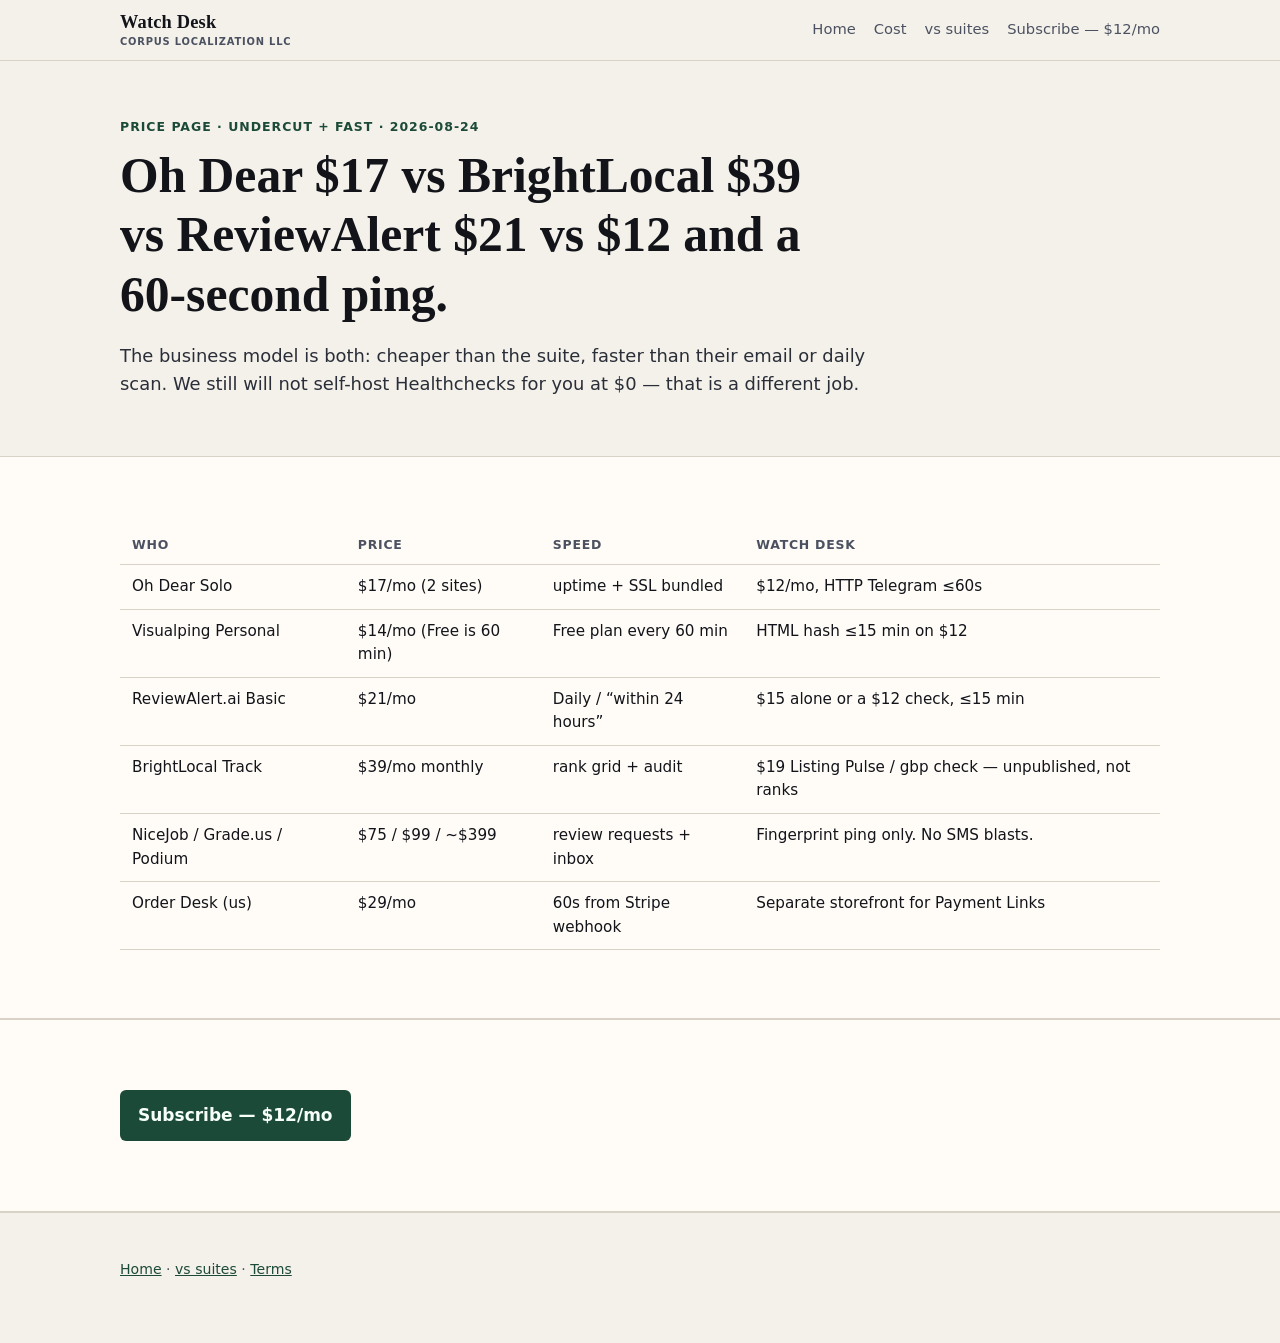
==== cost.html @ eca60247 "Watch Desk marketing site (GitHub Pages)" ====
<!DOCTYPE html>
<html lang="en">
<head>
  <meta charset="utf-8">
  <meta name="viewport" content="width=device-width, initial-scale=1">
  <title>Oh Dear $17 vs BrightLocal $39 vs ReviewAlert $21 vs Watch Desk $12 | Watch Desk</title>
  <meta name="description" content="Named 2026 prices. We undercut the suite and beat daily/email SLAs. We do not race Healthchecks.io’s $0 hobby plan or Podium’s $399 inbox.">
  <link rel="canonical" href="https://nshempstead1.github.io/watch-desk/cost.html">
  <meta name="robots" content="index,follow">
  <link rel="stylesheet" href="styles.css">
</head>
<body>
  <header class="top">
    <div class="wrap bar">
      <a class="brand" href="./">Watch Desk <span class="brand-line">Corpus Localization LLC</span></a>
      <nav>
        <a href="./">Home</a>
        <a href="cost.html">Cost</a>
        <a href="vs.html">vs suites</a>
        <a href="./#buy">Subscribe — $12/mo</a>
      </nav>
    </div>
  </header>
  <main>
    <section class="hero article">
      <div class="wrap">
        <p class="eyebrow">Price page · undercut + fast · 2026-08-24</p>
        <h1>Oh Dear $17 vs BrightLocal $39 vs ReviewAlert $21 vs $12 and a 60-second ping.</h1>
        <p class="lede">The business model is both: cheaper than the suite, faster than their email or daily scan. We still will not self-host Healthchecks for you at $0 — that is a different job.</p>
      </div>
    </section>
    <section class="alt">
      <div class="wrap article">
        <div class="table-wrap">
          <table>
            <thead><tr><th>Who</th><th>Price</th><th>Speed</th><th>Watch Desk</th></tr></thead>
            <tbody>
              <tr><td>Oh Dear Solo</td><td>$17/mo (2 sites)</td><td>uptime + SSL bundled</td><td class="us">$12/mo, HTTP Telegram ≤60s</td></tr>
              <tr><td>Visualping Personal</td><td>$14/mo (Free is 60 min)</td><td>Free plan every 60 min</td><td>HTML hash ≤15 min on $12</td></tr>
              <tr><td>ReviewAlert.ai Basic</td><td>$21/mo</td><td>Daily / “within 24 hours”</td><td>$15 alone or a $12 check, ≤15 min</td></tr>
              <tr><td>BrightLocal Track</td><td>$39/mo monthly</td><td>rank grid + audit</td><td>$19 Listing Pulse / gbp check — unpublished, not ranks</td></tr>
              <tr><td>NiceJob / Grade.us / Podium</td><td>$75 / $99 / ~$399</td><td>review requests + inbox</td><td>Fingerprint ping only. No SMS blasts.</td></tr>
              <tr><td>Order Desk (us)</td><td>$29/mo</td><td>60s from Stripe webhook</td><td>Separate storefront for Payment Links</td></tr>
            </tbody>
          </table>
        </div>
      </div>
    </section>
    <section class="alt" id="buy">
      <div class="wrap buy">
        <p class="cta-row"><a class="btn" href="./#buy">Subscribe — $12/mo</a></p>
      </div>
    </section>
  </main>
  <footer>
    <div class="wrap">
      <p><a href="./">Home</a> · <a href="vs.html">vs suites</a> · <a href="terms.html">Terms</a></p>
    </div>
  </footer>
</body>
</html>
---- styles.css ----
:root {
  --ink: #12141a;
  --muted: #4b5160;
  --bg: #f4f1ea;
  --paper: #fffcf7;
  --line: #d9d3c7;
  --accent: #1c4a38;
  --accent-2: #16392c;
  --us: #e8f0eb;
  --no: #6b2c2c;
  --font: "Iowan Old Style", "Palatino Linotype", Palatino, Georgia, serif;
  --sans: "Avenir Next", "Segoe UI", system-ui, sans-serif;
}
* { box-sizing: border-box; }
html { scroll-behavior: smooth; }
body {
  margin: 0;
  color: var(--ink);
  background: var(--bg);
  font-family: var(--sans);
  font-size: 17px;
  line-height: 1.55;
}
.wrap { width: min(1040px, calc(100% - 32px)); margin: 0 auto; }
.top {
  position: sticky; top: 0; z-index: 5;
  background: rgba(244,241,234,.92);
  backdrop-filter: blur(8px);
  border-bottom: 1px solid var(--line);
}
.bar { display: flex; align-items: center; justify-content: space-between; gap: 16px; padding: 12px 0; }
.brand {
  display: flex;
  flex-direction: column;
  font-family: var(--font);
  font-weight: 700;
  font-size: 1.15rem;
  color: var(--ink);
  text-decoration: none;
  letter-spacing: .01em;
  line-height: 1.15;
}
.brand-line {
  font-family: var(--sans);
  font-size: .62rem;
  font-weight: 650;
  letter-spacing: .08em;
  text-transform: uppercase;
  color: var(--muted);
  margin-top: 3px;
}
nav { display: flex; gap: 18px; align-items: center; flex-wrap: wrap; }
nav a { color: var(--muted); text-decoration: none; font-size: .92rem; }
nav a:hover { color: var(--ink); }
.nav-cta { color: var(--accent) !important; font-weight: 650; }
.hero { padding: 56px 0 40px; }
h1, h2 { font-family: var(--font); line-height: 1.2; margin: 0 0 16px; }
h1 { font-size: clamp(2rem, 4.2vw, 3.1rem); max-width: 18ch; }
h2 { font-size: 1.65rem; }
.eyebrow { text-transform: uppercase; letter-spacing: .08em; font-size: .78rem; color: var(--accent); font-weight: 700; margin: 0 0 10px; }
.lede { font-size: 1.12rem; max-width: 62ch; color: #2a2e38; }
.price-line { font-size: 1.05rem; }
.price { font-family: var(--font); font-size: 2rem; font-weight: 700; }
.cta-row { display: flex; gap: 12px; flex-wrap: wrap; margin: 22px 0; }
.btn {
  display: inline-block;
  background: var(--accent);
  color: #f7fff9;
  text-decoration: none;
  padding: 12px 18px;
  border-radius: 6px;
  font-weight: 650;
}
.btn:hover { background: var(--accent-2); }
.btn.ghost { background: transparent; color: var(--ink); border: 1px solid var(--ink); }
button.btn { border: 0; cursor: pointer; font: inherit; }
.fine { color: var(--muted); font-size: .88rem; }
section { padding: 48px 0; }
section.alt { background: var(--paper); border-block: 1px solid var(--line); }
.split { display: grid; grid-template-columns: 1fr 1fr; gap: 36px; }
ul.checks, ul.no { padding-left: 1.1rem; }
ul.checks li { margin: 0 0 10px; }
ul.no li { margin: 0 0 10px; }
.table-wrap { overflow-x: auto; margin: 20px 0; }
table { width: 100%; border-collapse: collapse; font-size: .95rem; }
th, td { text-align: left; padding: 10px 12px; border-bottom: 1px solid var(--line); vertical-align: top; }
th { font-size: .78rem; text-transform: uppercase; letter-spacing: .06em; color: var(--muted); }
tr.us { background: var(--us); font-weight: 600; }
ol.steps { padding-left: 1.2rem; }
ol.steps li { margin: 0 0 14px; max-width: 70ch; }
details { border-bottom: 1px solid var(--line); padding: 12px 0; }
summary { cursor: pointer; font-weight: 650; }
details p { margin: 8px 0 0; max-width: 70ch; }
.buy { text-align: left; }
.article h1 { max-width: 28ch; }
.article p, .article li { max-width: 70ch; }
.article h3 { font-family: var(--font); font-size: 1.2rem; margin: 28px 0 8px; }
footer { padding: 32px 0 48px; color: var(--muted); font-size: .88rem; border-top: 1px solid var(--line); }
footer a { color: var(--accent); }
label { display: block; font-weight: 650; margin: 16px 0 6px; }
input, textarea, select {
  width: 100%; max-width: 40rem; padding: 10px 12px;
  border: 1px solid var(--line); border-radius: 6px;
  font: inherit; background: var(--paper); color: var(--ink);
}
.flash { padding: 12px 14px; background: var(--us); border: 1px solid var(--line); border-radius: 6px; }
code, .mono { font-family: ui-monospace, SFMono-Regular, Menlo, monospace; font-size: .9em; word-break: break-all; }
@media (max-width: 800px) {
  .split { grid-template-columns: 1fr; }
  nav .nav-cta { display: none; }
  h1 { max-width: none; }
}
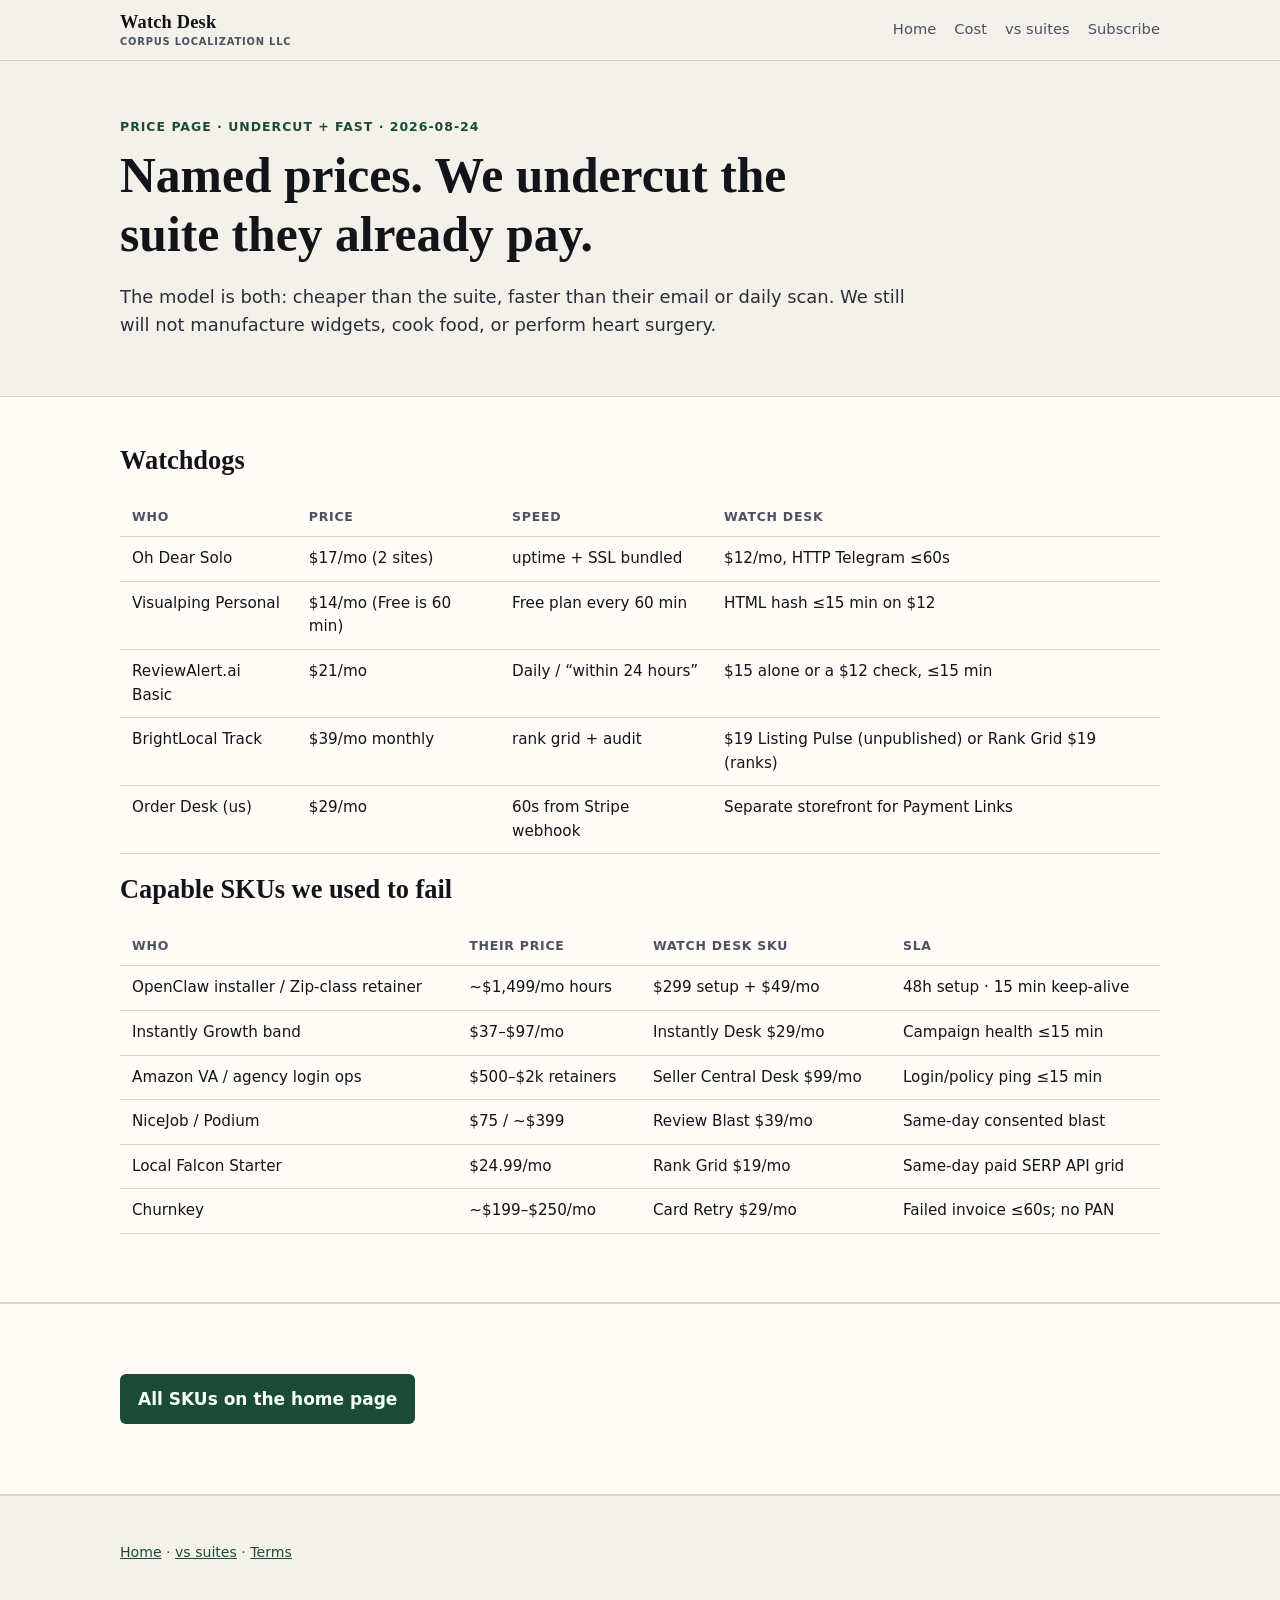
==== commit 5871fdfa: "List OpenClaw, Instantly, Seller Central, Review Blast, Rank Grid, Card Retry as SKUs" ====
--- a/cost.html
+++ b/cost.html
@@ -3,8 +3,8 @@
 <head>
   <meta charset="utf-8">
   <meta name="viewport" content="width=device-width, initial-scale=1">
-  <title>Oh Dear $17 vs BrightLocal $39 vs ReviewAlert $21 vs Watch Desk $12 | Watch Desk</title>
-  <meta name="description" content="Named 2026 prices. We undercut the suite and beat daily/email SLAs. We do not race Healthchecks.io’s $0 hobby plan or Podium’s $399 inbox.">
+  <title>Oh Dear $17 vs Instantly $37 vs Local Falcon $24.99 vs Watch Desk | Watch Desk</title>
+  <meta name="description" content="Named 2026 prices. Watch Desk $12 undercuts Oh Dear $17. Instantly Desk $29 undercuts Instantly $37. Rank Grid $19 undercuts Local Falcon $24.99. Review Blast $39 undercuts NiceJob $75.">
   <link rel="canonical" href="https://nshempstead1.github.io/watch-desk/cost.html">
   <meta name="robots" content="index,follow">
   <link rel="stylesheet" href="styles.css">
@@ -17,7 +17,7 @@
         <a href="./">Home</a>
         <a href="cost.html">Cost</a>
         <a href="vs.html">vs suites</a>
-        <a href="./#buy">Subscribe — $12/mo</a>
+        <a href="./#buy">Subscribe</a>
       </nav>
     </div>
   </header>
@@ -25,12 +25,13 @@
     <section class="hero article">
       <div class="wrap">
         <p class="eyebrow">Price page · undercut + fast · 2026-08-24</p>
-        <h1>Oh Dear $17 vs BrightLocal $39 vs ReviewAlert $21 vs $12 and a 60-second ping.</h1>
-        <p class="lede">The business model is both: cheaper than the suite, faster than their email or daily scan. We still will not self-host Healthchecks for you at $0 — that is a different job.</p>
+        <h1>Named prices. We undercut the suite they already pay.</h1>
+        <p class="lede">The model is both: cheaper than the suite, faster than their email or daily scan. We still will not manufacture widgets, cook food, or perform heart surgery.</p>
       </div>
     </section>
     <section class="alt">
       <div class="wrap article">
+        <h2>Watchdogs</h2>
         <div class="table-wrap">
           <table>
             <thead><tr><th>Who</th><th>Price</th><th>Speed</th><th>Watch Desk</th></tr></thead>
@@ -38,9 +39,22 @@
               <tr><td>Oh Dear Solo</td><td>$17/mo (2 sites)</td><td>uptime + SSL bundled</td><td class="us">$12/mo, HTTP Telegram ≤60s</td></tr>
               <tr><td>Visualping Personal</td><td>$14/mo (Free is 60 min)</td><td>Free plan every 60 min</td><td>HTML hash ≤15 min on $12</td></tr>
               <tr><td>ReviewAlert.ai Basic</td><td>$21/mo</td><td>Daily / “within 24 hours”</td><td>$15 alone or a $12 check, ≤15 min</td></tr>
-              <tr><td>BrightLocal Track</td><td>$39/mo monthly</td><td>rank grid + audit</td><td>$19 Listing Pulse / gbp check — unpublished, not ranks</td></tr>
-              <tr><td>NiceJob / Grade.us / Podium</td><td>$75 / $99 / ~$399</td><td>review requests + inbox</td><td>Fingerprint ping only. No SMS blasts.</td></tr>
+              <tr><td>BrightLocal Track</td><td>$39/mo monthly</td><td>rank grid + audit</td><td>$19 Listing Pulse (unpublished) or Rank Grid $19 (ranks)</td></tr>
               <tr><td>Order Desk (us)</td><td>$29/mo</td><td>60s from Stripe webhook</td><td>Separate storefront for Payment Links</td></tr>
+            </tbody>
+          </table>
+        </div>
+        <h2>Capable SKUs we used to fail</h2>
+        <div class="table-wrap">
+          <table>
+            <thead><tr><th>Who</th><th>Their price</th><th>Watch Desk SKU</th><th>SLA</th></tr></thead>
+            <tbody>
+              <tr><td>OpenClaw installer / Zip-class retainer</td><td>~$1,499/mo hours</td><td class="us">$299 setup + $49/mo</td><td>48h setup · 15 min keep-alive</td></tr>
+              <tr><td>Instantly Growth band</td><td>$37–$97/mo</td><td class="us">Instantly Desk $29/mo</td><td>Campaign health ≤15 min</td></tr>
+              <tr><td>Amazon VA / agency login ops</td><td>$500–$2k retainers</td><td class="us">Seller Central Desk $99/mo</td><td>Login/policy ping ≤15 min</td></tr>
+              <tr><td>NiceJob / Podium</td><td>$75 / ~$399</td><td class="us">Review Blast $39/mo</td><td>Same-day consented blast</td></tr>
+              <tr><td>Local Falcon Starter</td><td>$24.99/mo</td><td class="us">Rank Grid $19/mo</td><td>Same-day paid SERP API grid</td></tr>
+              <tr><td>Churnkey</td><td>~$199–$250/mo</td><td class="us">Card Retry $29/mo</td><td>Failed invoice ≤60s; no PAN</td></tr>
             </tbody>
           </table>
         </div>
@@ -48,7 +62,7 @@
     </section>
     <section class="alt" id="buy">
       <div class="wrap buy">
-        <p class="cta-row"><a class="btn" href="./#buy">Subscribe — $12/mo</a></p>
+        <p class="cta-row"><a class="btn" href="./#buy">All SKUs on the home page</a></p>
       </div>
     </section>
   </main>
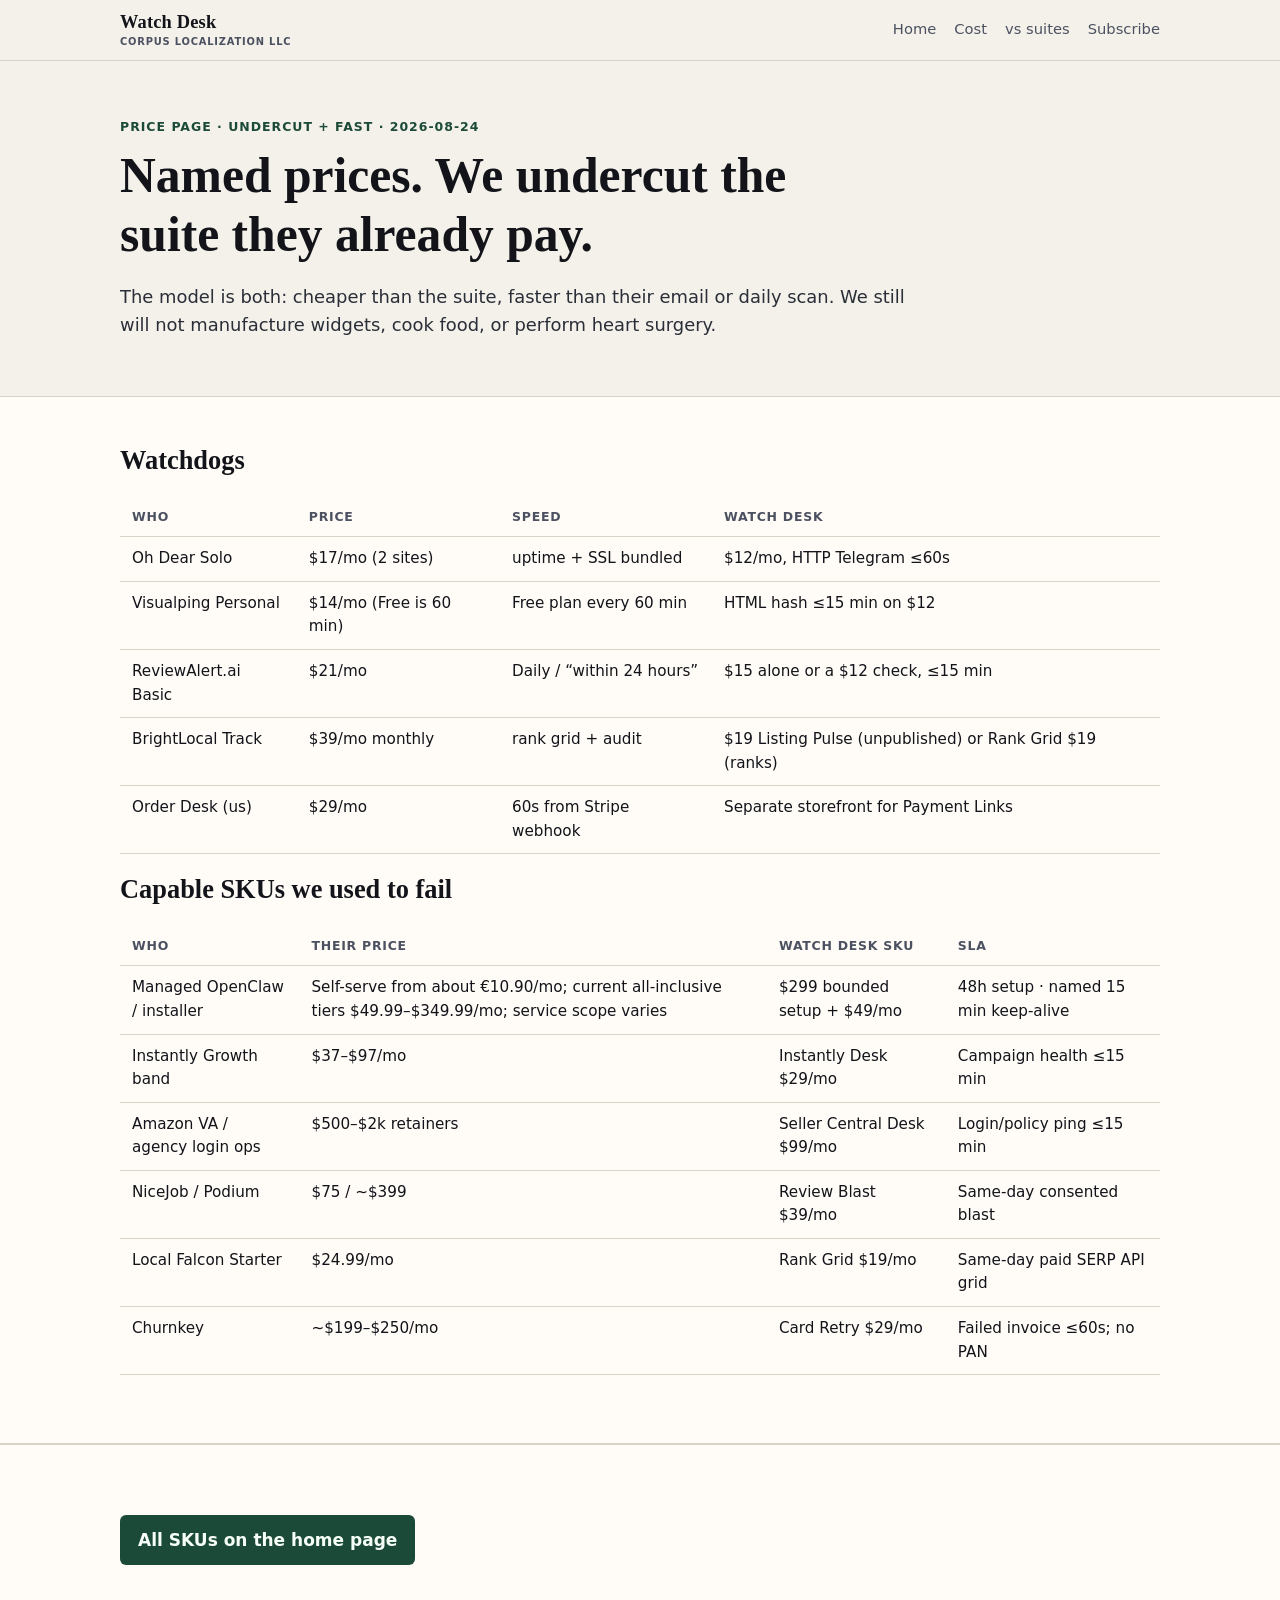
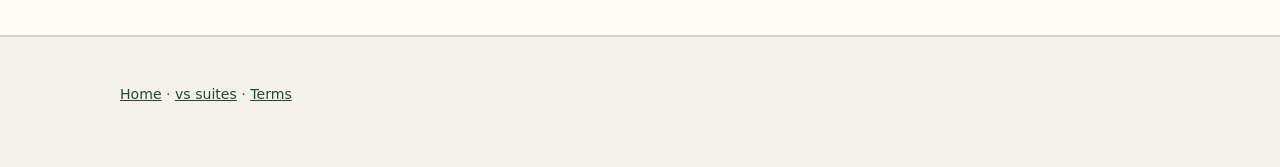
==== commit 56f359ff: "Correct competitive claims on Watch Desk pages (bounded SKUs, no generic cheapest claim) Co-Authored" ====
--- a/cost.html
+++ b/cost.html
@@ -49,7 +49,7 @@
           <table>
             <thead><tr><th>Who</th><th>Their price</th><th>Watch Desk SKU</th><th>SLA</th></tr></thead>
             <tbody>
-              <tr><td>OpenClaw installer / Zip-class retainer</td><td>~$1,499/mo hours</td><td class="us">$299 setup + $49/mo</td><td>48h setup · 15 min keep-alive</td></tr>
+              <tr><td>Managed OpenClaw / installer</td><td>Self-serve from about €10.90/mo; current all-inclusive tiers $49.99–$349.99/mo; service scope varies</td><td class="us">$299 bounded setup + $49/mo</td><td>48h setup · named 15 min keep-alive</td></tr>
               <tr><td>Instantly Growth band</td><td>$37–$97/mo</td><td class="us">Instantly Desk $29/mo</td><td>Campaign health ≤15 min</td></tr>
               <tr><td>Amazon VA / agency login ops</td><td>$500–$2k retainers</td><td class="us">Seller Central Desk $99/mo</td><td>Login/policy ping ≤15 min</td></tr>
               <tr><td>NiceJob / Podium</td><td>$75 / ~$399</td><td class="us">Review Blast $39/mo</td><td>Same-day consented blast</td></tr>
